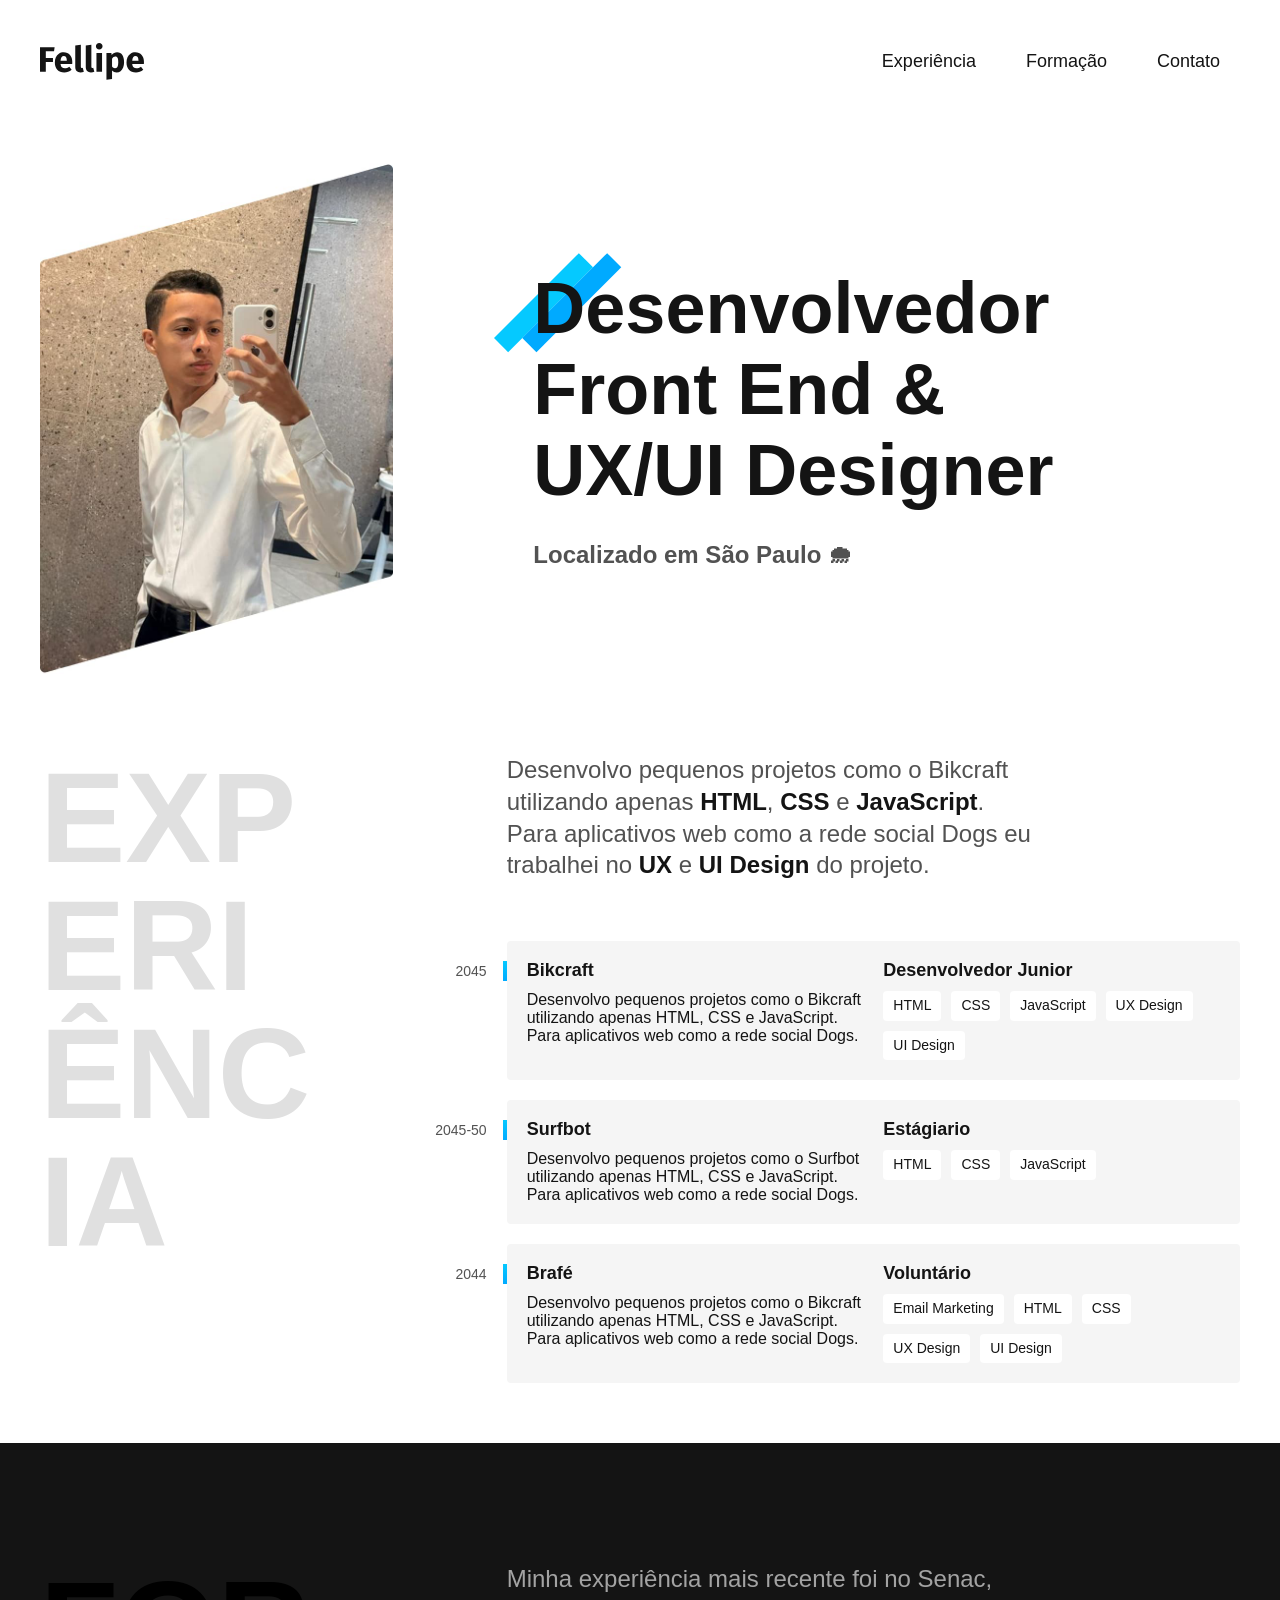
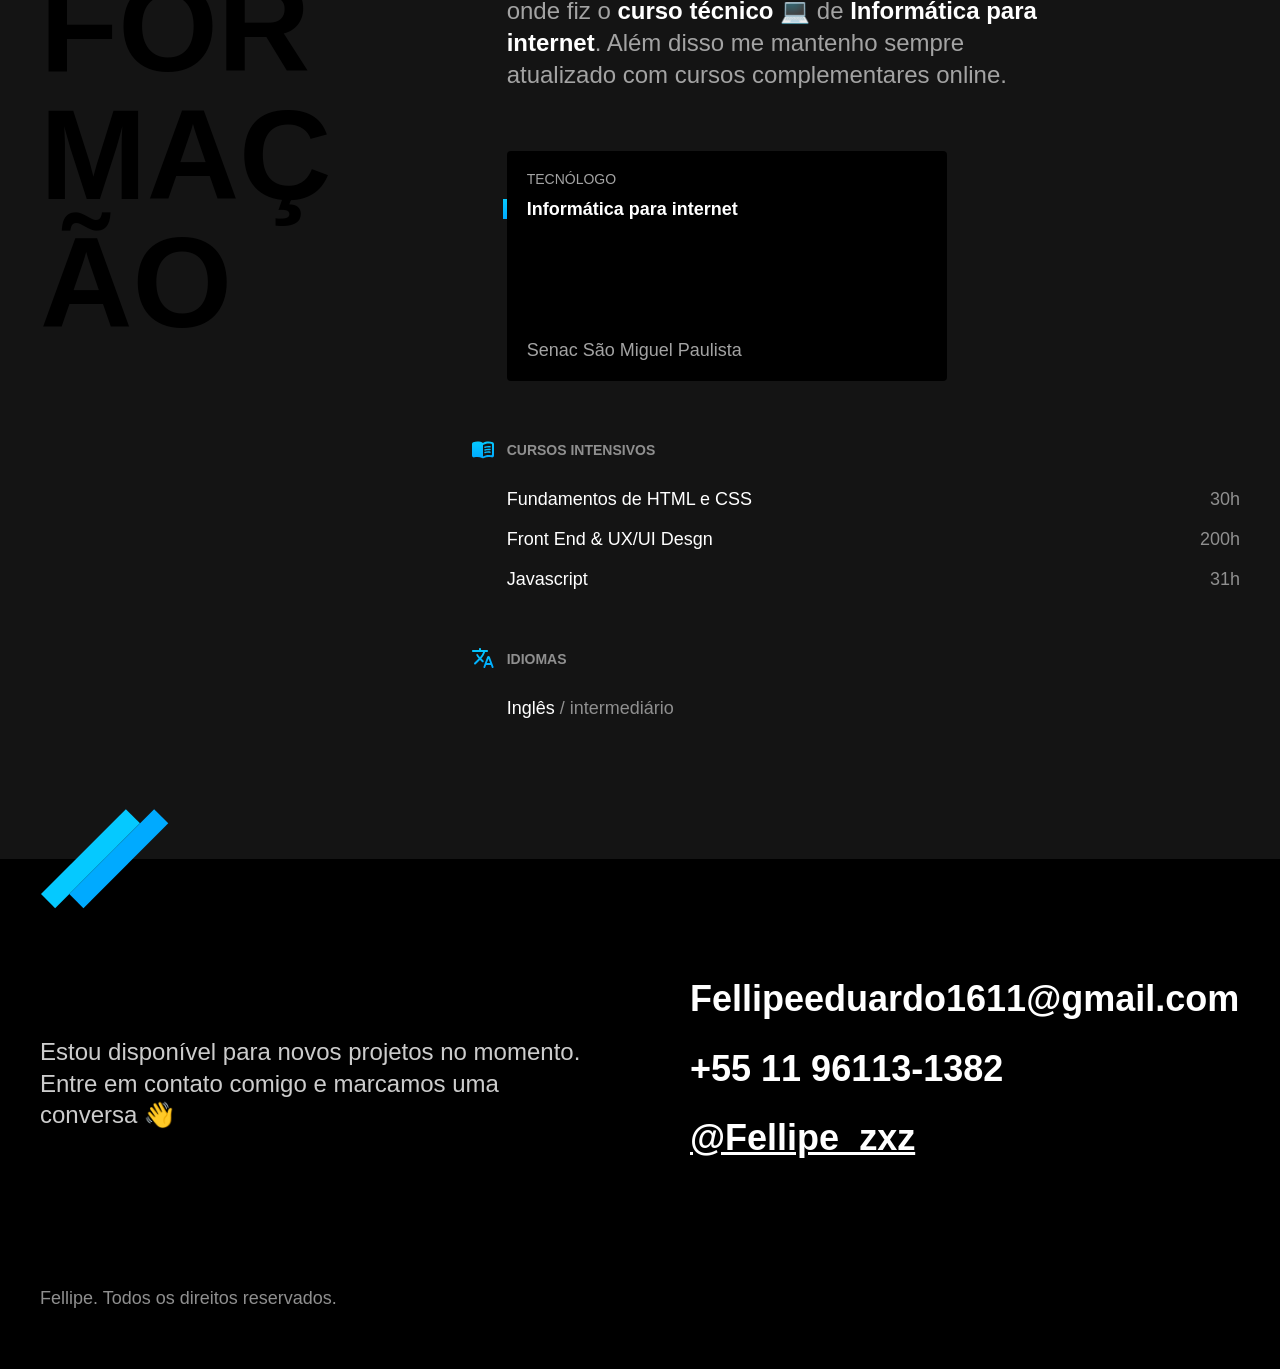
==== index.html @ 82e02dbf "final" ====
<!DOCTYPE html>
<html lang="pt-BR">

<head>
    <meta charset="UTF-8">
    <meta name="viewport" content="width=device-width, initial-scale=1.0">
    <title>Fellipe - Desenvolvedor e Designer</title>
    <meta name="description" content="Desenvolvedor Front End & UX/UI Design, localizado em São Paulo">
    <link rel="stylesheet" href="css/style.css">
</head>

<body>
    <header class="header">
        <img src="./img/marca.svg" alt="Fellipe" width="104" height="38">
        <nav>
            <ul class="header-menu">
                <li><a href="#experiencia">Experiência</a></li>
                <li><a href="#formação">Formação</a></li>
                <li><a href="#contato">Contato</a></li>
            </ul>
        </nav>
    </header>

    <main class="introducao">
        <img src="./img/perfil.jpg" alt="foto" width="360" height="520">
        <div>
            <h1>Desenvolvedor<br>Front End &<br>UX/UI Designer</h1>
            <p>Localizado em São Paulo 🌧 </p>
        </div>
    </main>

    <section class="experiencia" id="experiencia" aria-label="Experiência">
        <h2 class="subtitulo">Experiência</h2>
        <div>
            <p class="experiencia-texto">Desenvolvo pequenos projetos como o Bikcraft utilizando apenas <strong>HTML</strong>, <strong>CSS</strong> e <strong>JavaScript</strong>. Para aplicativos web como a rede social Dogs eu trabalhei no <strong>UX</strong> e <strong>UI Design</strong> do projeto.</p>
            <div class="empresa">
                <span class="empresa-ano">2045</span>
                <h3 class="empresa-titulo">Bikcraft</h3>
                <span class="empresa-titulo">Desenvolvedor Junior</span>
                <p>Desenvolvo pequenos projetos como o Bikcraft utilizando apenas HTML, CSS e JavaScript. Para aplicativos web como a rede social Dogs.</p>
                <ul class="empresa-habilidades">
                    <li>HTML</li>
                    <li>CSS</li>
                    <li>JavaScript</li>
                    <li>UX Design</li>
                    <li>UI Design</li>
                </ul>
            </div>

            <div class="empresa">
                <span class="empresa-ano">2045-50</span>
                <h3 class="empresa-titulo">Surfbot</h3>
                <span class="empresa-titulo">Estágiario</span>
                <p>Desenvolvo pequenos projetos como o Surfbot utilizando apenas HTML, CSS e JavaScript. Para aplicativos web como a rede social Dogs.</p>
                <ul class="empresa-habilidades">
                    <li>HTML</li>
                    <li>CSS</li>
                    <li>JavaScript</li>
                </ul>
            </div>

            <div class="empresa">
                <span class="empresa-ano">2044</span>
                <h3 class="empresa-titulo">Brafé</h3>
                <span class="empresa-titulo">Voluntário</span>
                <p>Desenvolvo pequenos projetos como o Bikcraft utilizando apenas HTML, CSS e JavaScript. Para aplicativos web como a rede social Dogs.</p>
                <ul class="empresa-habilidades">
                    <li>Email Marketing</li>
                    <li>HTML</li>
                    <li>CSS</li>
                    <li>UX Design</li>
                    <li>UI Design</li>
                </ul>
            </div>
        </div>

    </section>

    <section class="formacao" id="formacao" aria-label="Formação">
        <div class="formacao-container">
            <h2 class="subtitulo">Formação</h2>

            <div>
                <p class="formacao-texto">
                    Minha experiência mais recente foi no Senac, onde fiz o <strong>curso técnico</strong> 💻 de <strong>Informática para internet</strong>. Além disso me mantenho sempre atualizado com cursos complementares online.
                </p>

                <ul class="faculdade-lista">
                    <li class="faculdade">
                        <span class="faculdade-tipo">Tecnólogo</span>
                        <h3 class="faculdade-curso">Informática para internet</h3>
                        <span class="faculdade-instituicao">Senac São Miguel Paulista</span>
                    </li>
                </ul>

                <div class="formacao-extra">
                    <div class="cursos">
                        <h3>Cursos Intensivos</h3>
                        <ul>
                            <li>Fundamentos de HTML e CSS<span>30h</span></li>
                            <li>Front End & UX/UI Desgn<span>200h</span></li>
                            <li>Javascript<span>31h</span></li>
                        </ul>

                    </div>
                    <div class="idiomas">
                        <h3>Idiomas</h3>
                        <ul>
                            <li>Inglês<span> / intermediário </span></li>
                        </ul>
                    </div>

                </div>
            </div>
        </div>
    </section>

    <footer class="footer" id="contato">
        <div class="footer-container">
            <p class="footer-texto">Estou disponível para novos projetos no momento. Entre em contato comigo e marcamos uma conversa 👋</p>
            <ul class="footer-contato">
                <li>Fellipeeduardo1611@gmail.com</li>
                <li>+55 11 96113-1382</li>
                <li><a href="">@Fellipe_zxz</a></li>
            </ul>
            <p class="footer-copy">Fellipe. Todos os direitos reservados.</p>
        </div>
    </footer>
</body>

</html>
---- css/style.css ----
@import url(./global.css);
@import url(./header.css);
@import url(./introducao.css);
@import url(./experiencia.css);
@import url(formacao.css);
@import url(fotter.css);
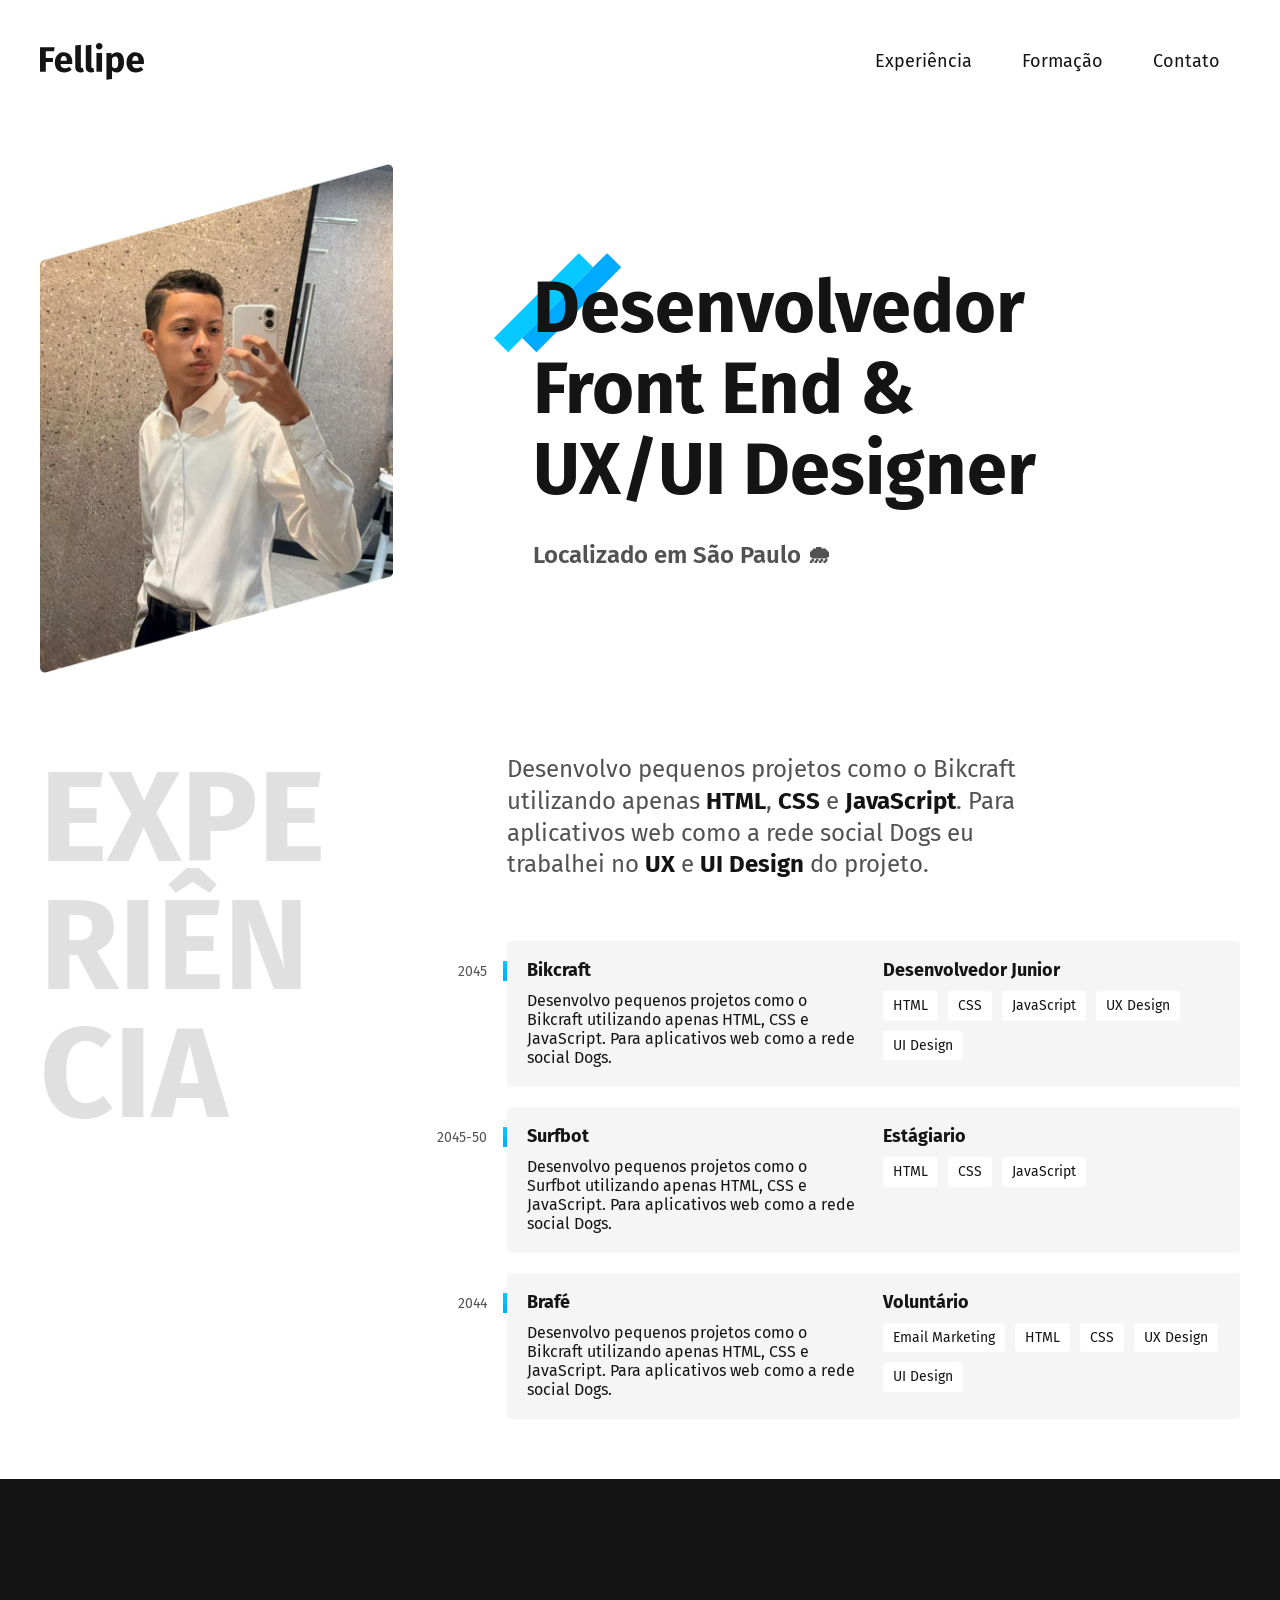
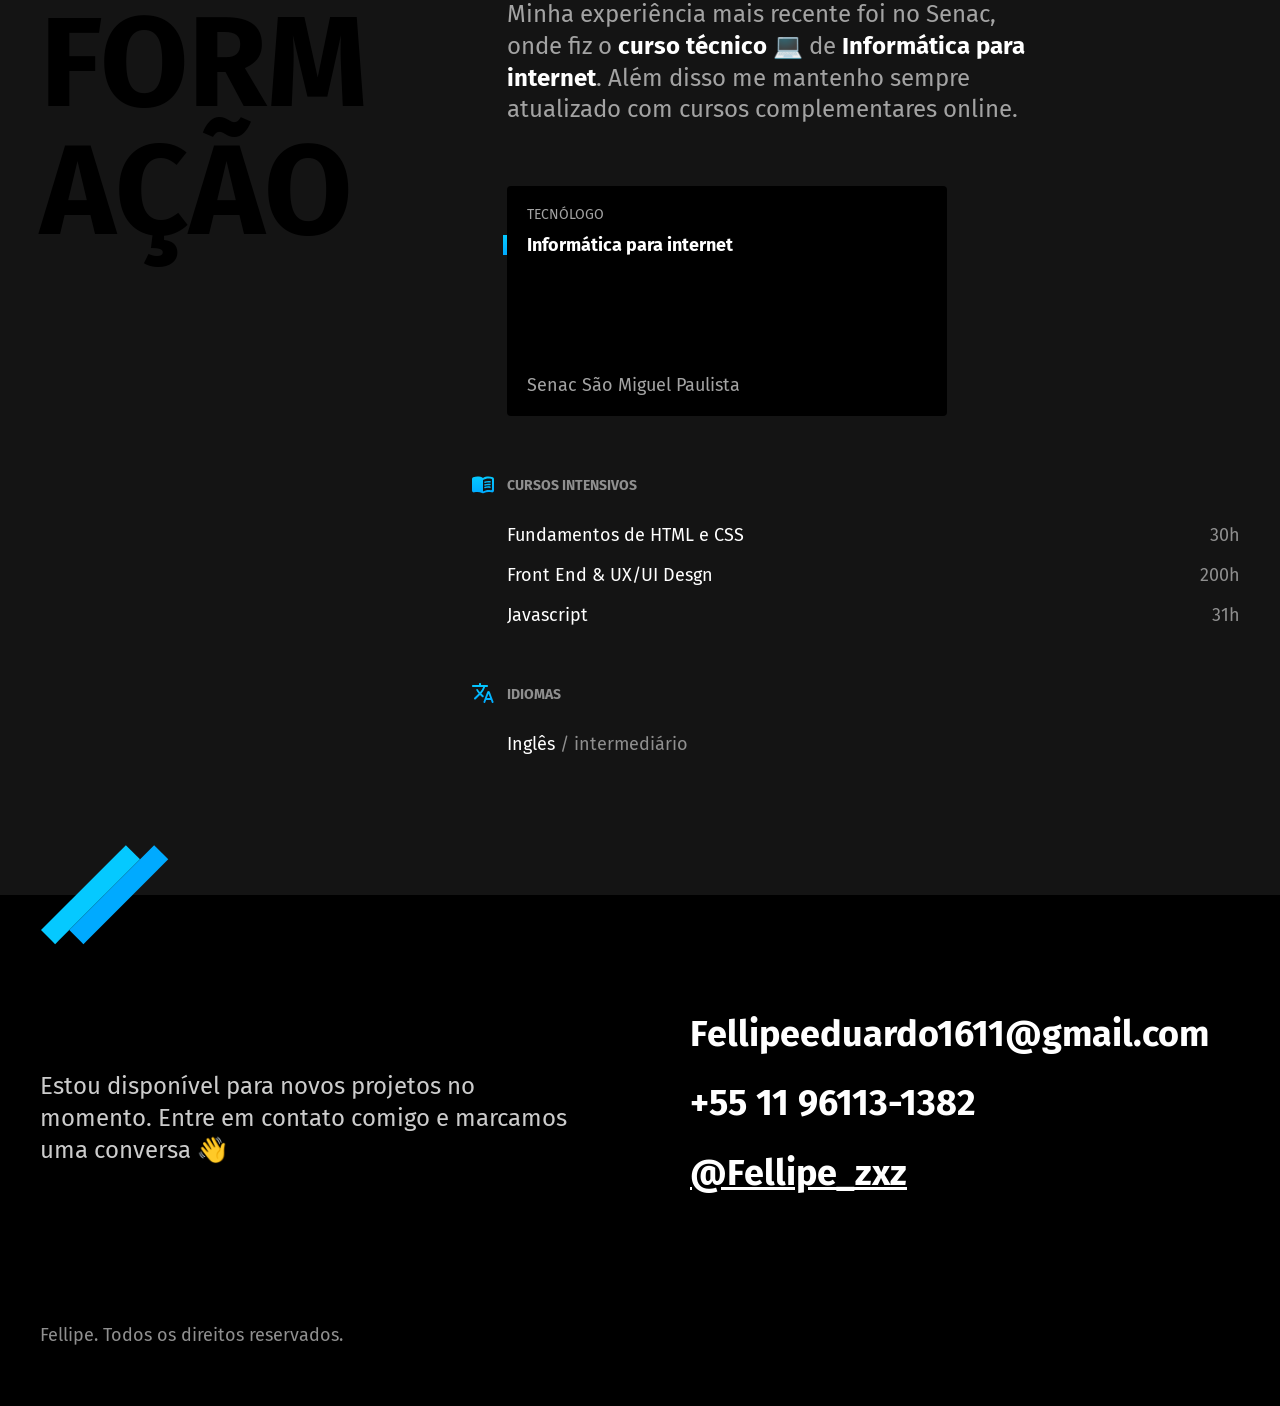
==== commit be04829f: "adding fonts" ====
--- a/index.html
+++ b/index.html
@@ -7,6 +7,11 @@
     <title>Fellipe - Desenvolvedor e Designer</title>
     <meta name="description" content="Desenvolvedor Front End & UX/UI Design, localizado em São Paulo">
     <link rel="stylesheet" href="css/style.css">
+    <link rel="icon" href="/favicon.svg" type="image/svg+xml">
+
+    <link rel="preconnect" href="https://fonts.googleapis.com">
+    <link rel="preconnect" href="https://fonts.gstatic.com" crossorigin>
+    <link href="https://fonts.googleapis.com/css2?family=Fira+Sans:wght@400;700&display=swap" rel="stylesheet">
 </head>
 
 <body>
